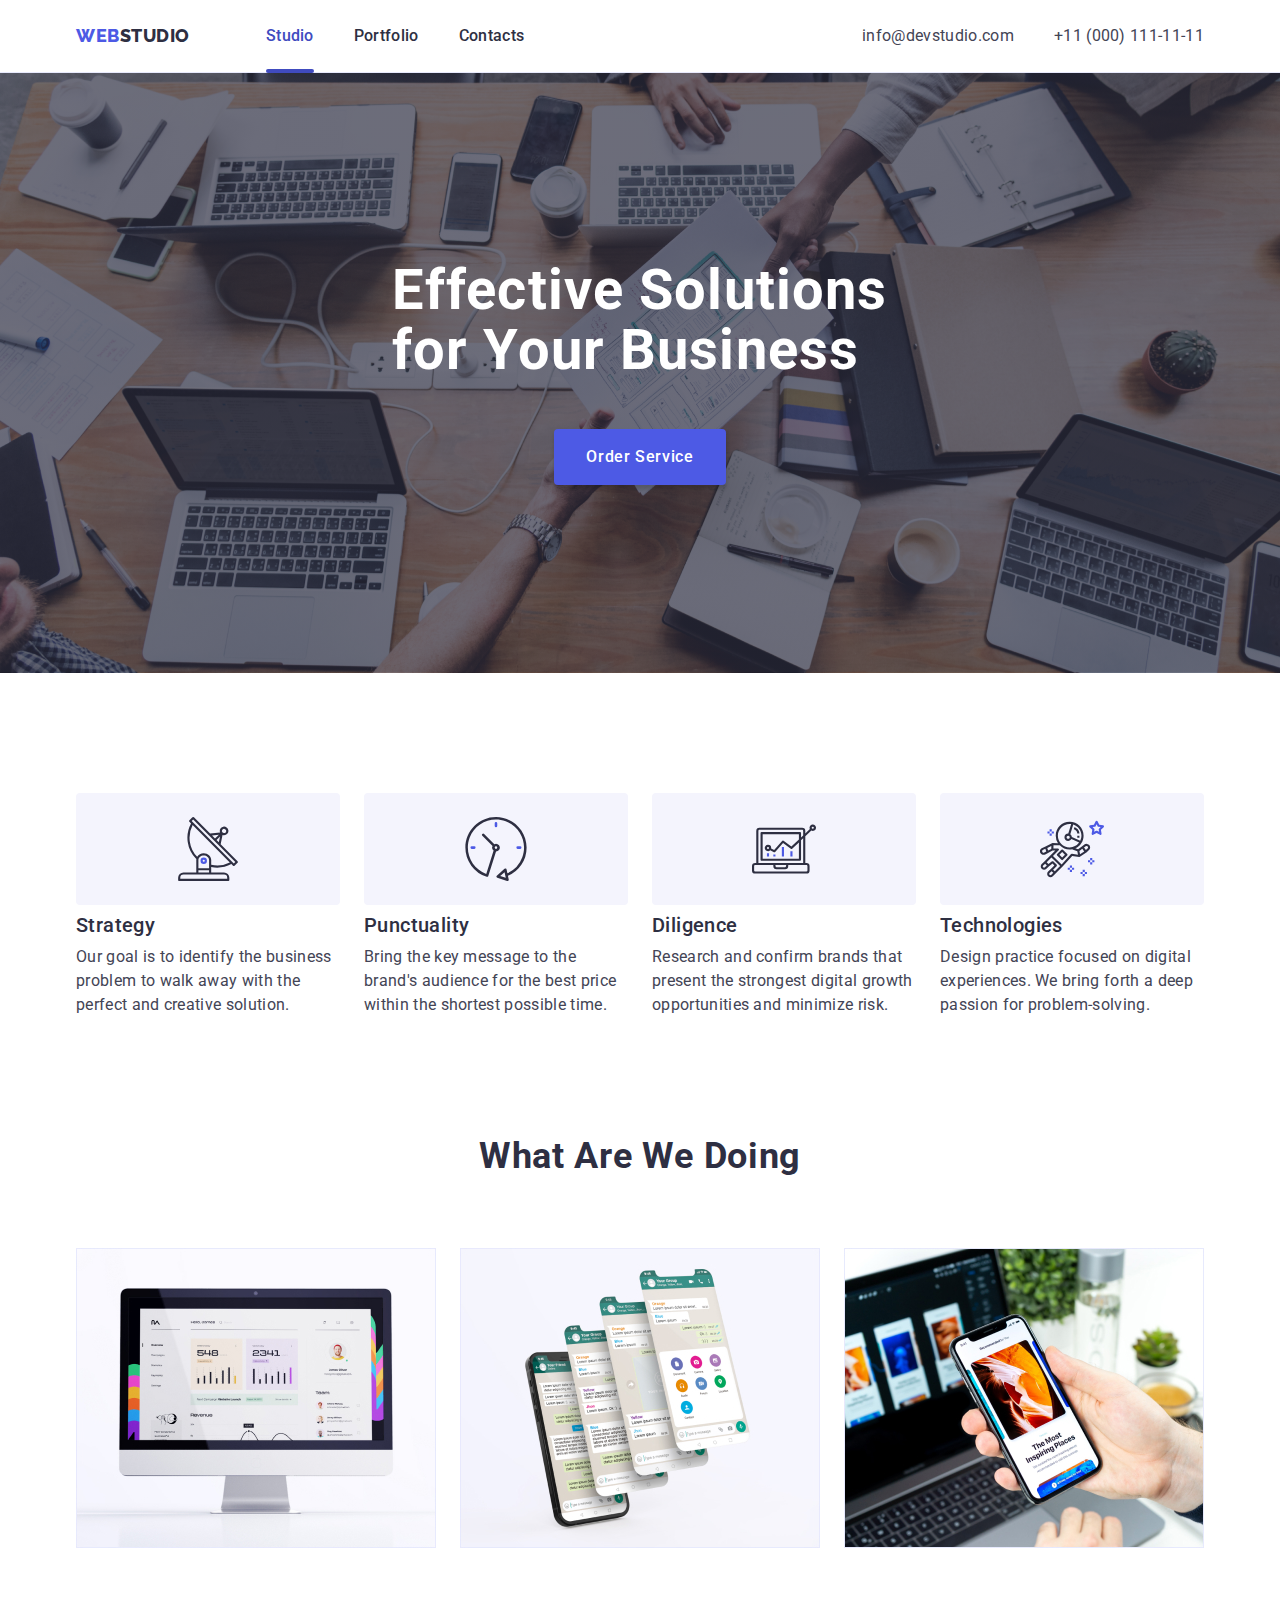
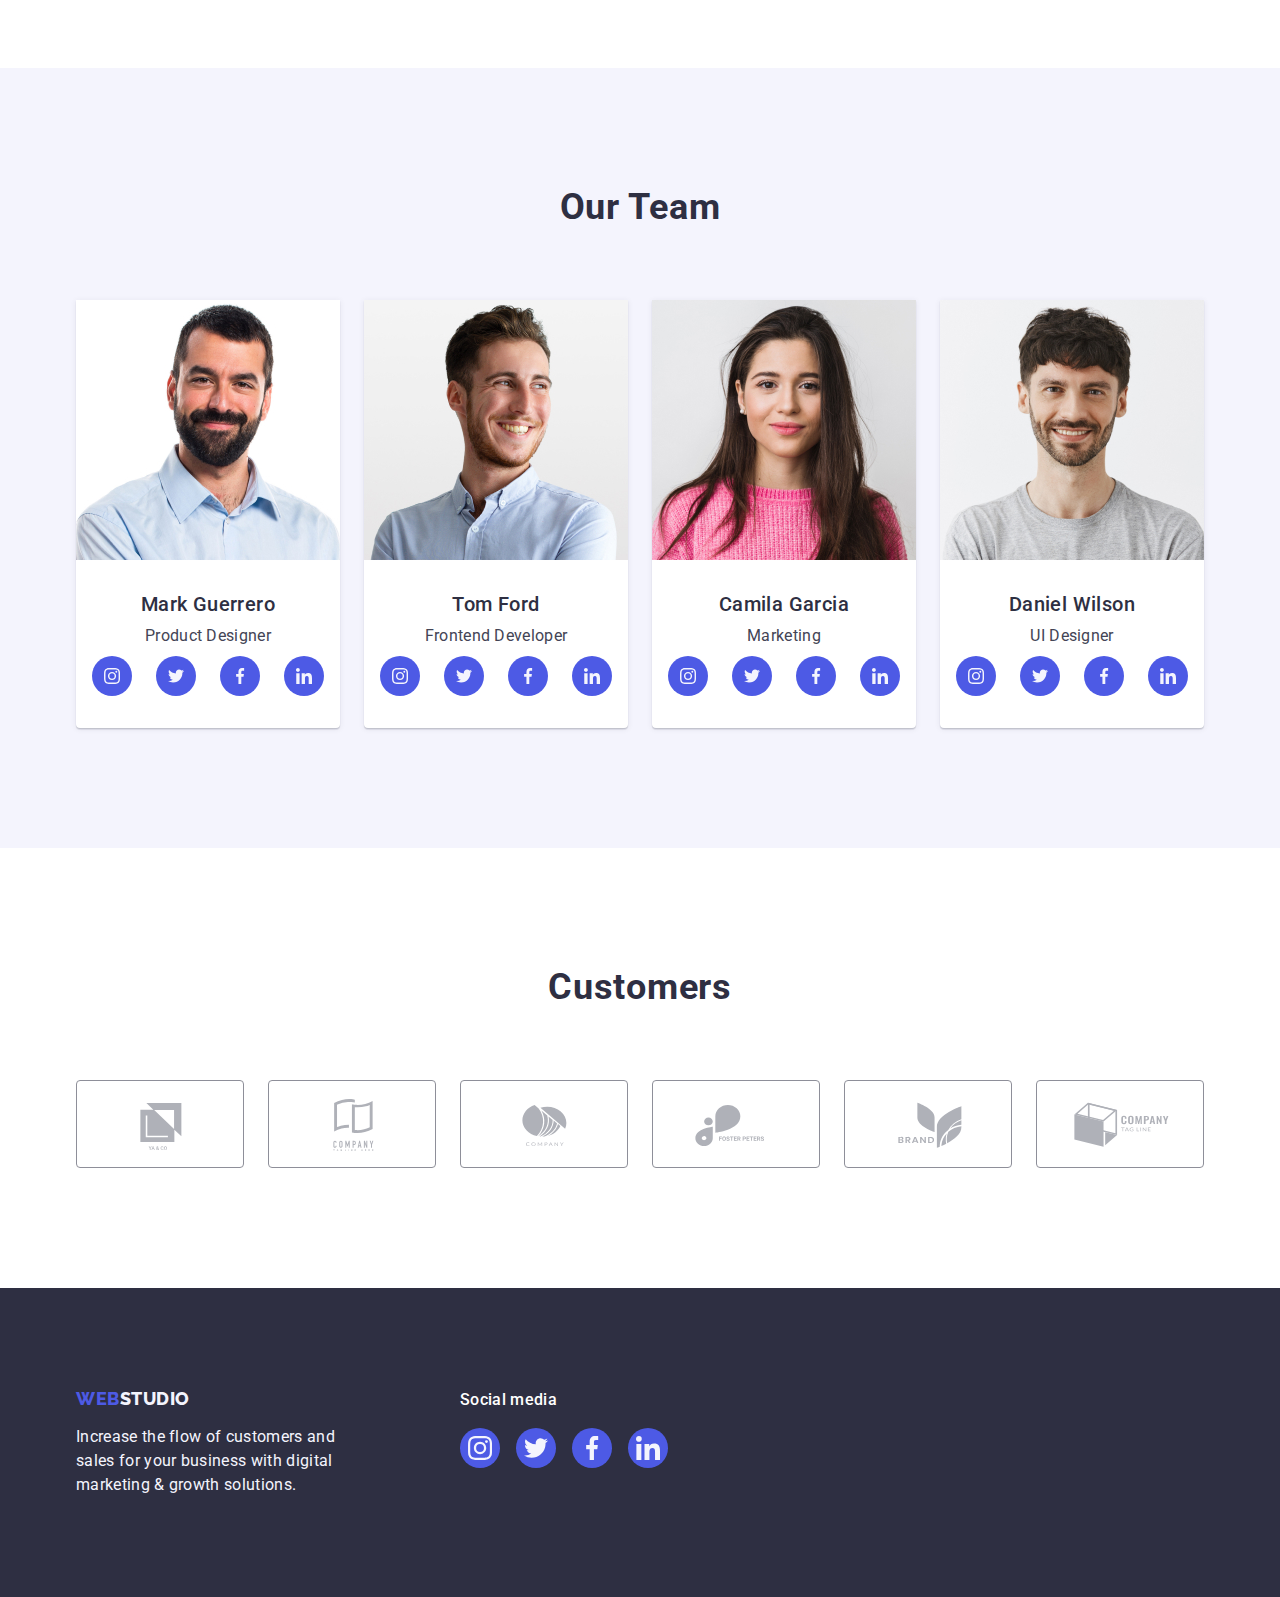
==== index.html @ b0b1a5fe "Initial commit" ====
<!DOCTYPE html>
<html lang="en">
  <head>
    <meta charset="UTF-8" />
    <meta http-equiv="X-UA-Compatible" content="IE=edge" />
    <meta name="viewport" content="width=device-width, initial-scale=1.0" />
    <link rel="preconnect" href="https://fonts.googleapis.com" />
    <link rel="preconnect" href="https://fonts.gstatic.com" crossorigin />
    <link
      href="https://fonts.googleapis.com/css2?family=Raleway:wght@800&family=Roboto:wght@400;500;700;900&display=swap"
      rel="stylesheet"
    />
    <link
      rel="stylesheet"
      href="https://cdnjs.cloudflare.com/ajax/libs/modern-normalize/1.1.0/modern-normalize.min.css"
    />
    <link rel="stylesheet" href="./css/styles.css" />
    <title>WebStudio</title>
  </head>
  <body>
    <!-- Шапка макету -->
    <header class="page-header">
      <div class="main-nav container">
        <nav class="page-nav">
          <a href="./index.html" class="logo-page logo link"
            >Web<span class="logo-text-header">Studio</span></a
          >
          <ul class="site-nav list">
            <li class="nav-item">
              <a href="./index.html" class="nav-link current link">Studio</a>
            </li>
            <li class="nav-item">
              <a href="./portfolio.html" class="nav-link link">Portfolio</a>
            </li>
            <li class="nav-item">
              <a href="" class="nav-link link">Contacts</a>
            </li>
          </ul>
        </nav>
        <!-- Контакти -->
        <address class="tel-email">
          <ul class="tel-email-contacs list">
            <li class="item">
              <a href="mailto:info@devstudio.com" class="tel-email-link link"
                >info@devstudio.com</a
              >
            </li>
            <li class="item">
              <a href="tel:+110001111111" class="tel-email-link link"
                >+11 (000) 111-11-11</a
              >
            </li>
          </ul>
        </address>
      </div>
    </header>
    <main>
      <!-- Секція Герой -->
      <section class="hero">
        <div class="container">
          <h1 class="hero-title">Effective Solutions for Your Business</h1>
          <button type="button" class="button hero-btn" data-modal-open>
            Order Service
          </button>
        </div>
      </section>

      <!-- Секція 1 -->
      <section class="section">
        <div class="container">
          <h2 class="visually-hidden">advantages Webstudio</h2>
          <ul class="advantages list">
            <li class="adv-item">
              <div class="adv-icon">
                <svg width="64" height="64">
                  <use href="./images/icon.svg#icon-antenna-1"></use>
                </svg>
              </div>
              <h3 class="title">Strategy</h3>
              <p class="section-advantages-text">
                Our goal is to identify the business problem to walk away with
                the perfect and creative solution.
              </p>
            </li>
            <li class="adv-item">
              <div class="adv-icon">
                <svg width="64" height="64">
                  <use href="./images/icon.svg#icon-clock-1"></use>
                </svg>
              </div>
              <h3 class="title">Punctuality</h3>
              <p class="section-advantages-text">
                Bring the key message to the brand's audience for the best price
                within the shortest possible time.
              </p>
            </li>
            <li class="adv-item">
              <div class="adv-icon">
                <svg width="64" height="64">
                  <use href="./images/icon.svg#icon-diagram-1"></use>
                </svg>
              </div>
              <h3 class="title">Diligence</h3>
              <p class="section-advantages-text">
                Research and confirm brands that present the strongest digital
                growth opportunities and minimize risk.
              </p>
            </li>
            <li class="adv-item">
              <div class="adv-icon">
                <svg width="64" height="64">
                  <use href="./images/icon.svg#icon-astronaut-1"></use>
                </svg>
              </div>
              <h3 class="title">Technologies</h3>
              <p class="section-advantages-text">
                Design practice focused on digital experiences. We bring forth a
                deep passion for problem-solving.
              </p>
            </li>
          </ul>
        </div>
      </section>
      <!-- Секція 2 -->
      <section class="section-doing">
        <div class="container">
          <h2 class="section-title">What are we doing</h2>
          <ul class="our-works list">
            <li class="item">
              <img
                src="./images/mono.jpg"
                alt="monobblok"
                width="360"
                height="300"
              />
            </li>
            <li class="item">
              <img
                src="./images/smart.jpg"
                alt="smartphone"
                width="360"
                height="300"
              />
            </li>
            <li class="item">
              <img
                src="./images/smartnout.jpg"
                alt="smartphone in hands, laptop on the table"
                width="360"
                height="300"
              />
            </li>
          </ul>
        </div>
      </section>
      <!-- Секція 3 -->
      <section class="section-team">
        <div class="container">
          <h2 class="section-team-title">Our Team</h2>
          <ul class="sections-team list">
            <li class="section-team-card item">
              <img
                src="./images/mark.jpg"
                alt="photo mark guerrero"
                width="264"
                height="260"
              />
              <div class="card-team">
                <h3 class="section-team-title-empl">Mark Guerrero</h3>
                <p class="section-team-text">Product Designer</p>
                <ul class="social-list list">
                  <li class="social-list-item">
                    <a href="" class="social-list-link">
                      <svg class="social-list-icon" width="16" height="16">
                        <use
                          href="./images/icon.svg#icon-instagram-2"
                        ></use></svg
                    ></a>
                  </li>
                  <li class="social-list-item">
                    <a href="" class="social-list-link">
                      <svg class="social-list-icon" width="16" height="16">
                        <use href="./images/icon.svg#icon-twitter-1"></use></svg
                    ></a>
                  </li>
                  <li class="social-list-item">
                    <a href="" class="social-list-link">
                      <svg class="social-list-icon" width="16" height="16">
                        <use
                          href="./images/icon.svg#icon-facebook-1"
                        ></use></svg
                    ></a>
                  </li>
                  <li class="social-list-item">
                    <a href="" class="social-list-link">
                      <svg class="social-list-icon" width="16" height="16">
                        <use
                          href="./images/icon.svg#icon-linkedin-1"
                        ></use></svg
                    ></a>
                  </li>
                </ul>
              </div>
            </li>

            <li class="section-team-card item">
              <img
                src="./images/tom.jpg"
                alt="photo tom ford"
                width="264"
                height="260"
              />
              <div class="card-team">
                <h3 class="section-team-title-empl">Tom Ford</h3>
                <p class="section-team-text">Frontend Developer</p>
                <ul class="social-list list">
                  <li class="social-list-item">
                    <a href="" class="social-list-link">
                      <svg class="social-list-icon" width="16" height="16">
                        <use
                          href="./images/icon.svg#icon-instagram-2"
                        ></use></svg
                    ></a>
                  </li>
                  <li class="social-list-item">
                    <a href="" class="social-list-link">
                      <svg class="social-list-icon" width="16" height="16">
                        <use href="./images/icon.svg#icon-twitter-1"></use></svg
                    ></a>
                  </li>
                  <li class="social-list-item">
                    <a href="" class="social-list-link">
                      <svg class="social-list-icon" width="16" height="16">
                        <use
                          href="./images/icon.svg#icon-facebook-1"
                        ></use></svg
                    ></a>
                  </li>
                  <li class="social-list-item">
                    <a href="" class="social-list-link">
                      <svg class="social-list-icon" width="16" height="16">
                        <use
                          href="./images/icon.svg#icon-linkedin-1"
                        ></use></svg
                    ></a>
                  </li>
                </ul>
              </div>
            </li>
            <li class="section-team-card item">
              <img
                src="./images/camila.jpg"
                alt="photo camila garcia"
                width="264"
                height="260"
              />
              <div class="card-team">
                <h3 class="section-team-title-empl">Camila Garcia</h3>
                <p class="section-team-text">Marketing</p>
                <ul class="social-list list">
                  <li class="social-list-item">
                    <a href="" class="social-list-link">
                      <svg class="social-list-icon" width="16" height="16">
                        <use
                          href="./images/icon.svg#icon-instagram-2"
                        ></use></svg
                    ></a>
                  </li>
                  <li class="social-list-item">
                    <a href="" class="social-list-link">
                      <svg class="social-list-icon" width="16" height="16">
                        <use href="./images/icon.svg#icon-twitter-1"></use></svg
                    ></a>
                  </li>
                  <li class="social-list-item">
                    <a href="" class="social-list-link">
                      <svg class="social-list-icon" width="16" height="16">
                        <use
                          href="./images/icon.svg#icon-facebook-1"
                        ></use></svg
                    ></a>
                  </li>
                  <li class="social-list-item">
                    <a href="" class="social-list-link">
                      <svg class="social-list-icon" width="16" height="16">
                        <use
                          href="./images/icon.svg#icon-linkedin-1"
                        ></use></svg
                    ></a>
                  </li>
                </ul>
              </div>
            </li>
            <li class="section-team-card item">
              <img
                src="./images/daniel.jpg"
                alt="photo daniel wilson"
                width="264"
                height="260"
              />
              <div class="card-team">
                <h3 class="section-team-title-empl">Daniel Wilson</h3>
                <p class="section-team-text">UI Designer</p>
                <ul class="social-list list">
                  <li class="social-list-item">
                    <a href="" class="social-list-link">
                      <svg class="social-list-icon" width="16" height="16">
                        <use
                          href="./images/icon.svg#icon-instagram-2"
                        ></use></svg
                    ></a>
                  </li>
                  <li class="social-list-item">
                    <a href="" class="social-list-link">
                      <svg class="social-list-icon" width="16" height="16">
                        <use href="./images/icon.svg#icon-twitter-1"></use></svg
                    ></a>
                  </li>
                  <li class="social-list-item">
                    <a href="" class="social-list-link">
                      <svg class="social-list-icon" width="16" height="16">
                        <use
                          href="./images/icon.svg#icon-facebook-1"
                        ></use></svg
                    ></a>
                  </li>
                  <li class="social-list-item">
                    <a href="" class="social-list-link">
                      <svg class="social-list-icon" width="16" height="16">
                        <use
                          href="./images/icon.svg#icon-linkedin-1"
                        ></use></svg
                    ></a>
                  </li>
                </ul>
              </div>
            </li>
          </ul>
        </div>
      </section>

      <!-- Секція 4 -->
      <section class="section">
        <div class="container">
          <h2 class="section-customers-title">Customers</h2>
          <ul class="customers-list list">
            <li class="customers-list-item">
              <a href="" class="customers-list-link">
                <svg class="customers-icon" width="104" height="56">
                  <use href="./images/icon.svg#icon-Logo-YaCo"></use></svg
              ></a>
            </li>
            <li class="customers-list-item">
              <a href="" class="customers-list-link">
                <svg class="customers-icon" width="104" height="56">
                  <use href="./images/icon.svg#icon-Logo-Tagline"></use></svg
              ></a>
            </li>
            <li class="customers-list-item">
              <a href="" class="customers-list-link">
                <svg class="customers-icon" width="104" height="56">
                  <use href="./images/icon.svg#icon-Logo-Company"></use></svg
              ></a>
            </li>
            <li class="customers-list-item">
              <a href="" class="customers-list-link">
                <svg class="customers-icon" width="104" height="56">
                  <use href="./images/icon.svg#icon-Logo-Foster"></use></svg
              ></a>
            </li>

            <li class="customers-list-item">
              <a href="" class="customers-list-link">
                <svg class="customers-icon" width="104" height="56">
                  <use href="./images/icon.svg#icon-Logo-Brand"></use></svg
              ></a>
            </li>
            <li class="customers-list-item">
              <a href="" class="customers-list-link">
                <svg class="customers-icon" width="104" height="56">
                  <use href="./images/icon.svg#icon-Logo-Tag-Line"></use></svg
              ></a>
            </li>
          </ul>
        </div>
      </section>
    </main>

    <!-- Футер -->
    <footer class="footer">
      <div class="footer-container container">
        <div class="footer-one-part">
          <a href="./index.html" class="footer-logo logo link"
            >Web<span class="logo-text-footer">Studio</span></a
          >
          <p class="footer-text">
            Increase the flow of customers and sales for your business with
            digital marketing & growth solutions.
          </p>
        </div>
        <div class="footer-two-part">
          <p class="footer-social-title">Social media</p>
          <ul class="footer-social-list list">
            <li class="social-list-item">
              <a href="" class="footer-social-list-link">
                <svg class="social-list-icon" width="24" height="24">
                  <use href="./images/icon.svg#icon-instagram-2"></use></svg
              ></a>
            </li>
            <li class="social-list-item">
              <a href="" class="footer-social-list-link">
                <svg class="social-list-icon" width="24" height="24">
                  <use href="./images/icon.svg#icon-twitter-1"></use></svg
              ></a>
            </li>
            <li class="social-list-item">
              <a href="" class="footer-social-list-link">
                <svg class="social-list-icon" width="24" height="24">
                  <use href="./images/icon.svg#icon-facebook-1"></use></svg
              ></a>
            </li>
            <li class="social-list-item">
              <a href="" class="footer-social-list-link">
                <svg class="social-list-icon" width="24" height="24">
                  <use href="./images/icon.svg#icon-linkedin-1"></use></svg
              ></a>
            </li>
          </ul>
        </div>
      </div>
    </footer>

    <!-- Модальне вікно -->

    <div class="backdrop is-hidden" data-modal>
      <div class="modal">
        <button type="button" class="button modal-close" data-modal-close>
          <svg class="icon-close-modal" width="8" height="8">
            <use href="./images/icon.svg#icon-close-modal"></use>
          </svg>
        </button>
      </div>
    </div>
    <script src="./js/modal.js"></script>
  </body>
</html>
---- css/styles.css ----
html {
  box-sizing: border-box;
}

*,
*::before,
*::after {
  box-sizing: inherit;
}

:root {
  --primary-brand-color: #4d5ae5;
  --pressed-state-color: #404bbf;
  --title-text-color: #2e2f42;
  --body-text-color: #434455;
  --accent-color: #e7e9fc;
  --background-section-color: #f4f4fd;
  --background-dark-color: #2e2f42;
  --background-white-color: #ffffff;
  --subtle-text: #8e8f99;
  --link-icon-color: #afb1b8;
  --secondary-link-icon-color: #31d0aa;
  --backround-color-modal: #fcfcfc;
  --transition-duration-and-func: 250ms cubic-bezier(0.4, 0, 0.2, 1) 0ms;
}

body {
  background-color: var(--background-white-color);
  color: var(--body-text-color);
  font-family: 'Roboto', sans-serif;
}

img {
  display: block;
  max-width: 100%;
}
h1,
h2,
h3,
h4,
h5,
h6,
p {
  margin: 0;
}
/* Скидання значень */
.list {
  list-style: none;
  padding: 0;
  margin: 0;
}

.link {
  text-decoration: none;
}

/* Контейнер */
.container {
  width: 1158px;
  padding-left: 15px;
  padding-right: 15px;
  margin-left: auto;
  margin-right: auto;
}

/* Шапка */
/*=============================================
=            Section comment block            =
=============================================*/

.page-header {
  border-bottom: 1px solid var(--accent-color);
  box-shadow: 0px 2px 1px rgba(46, 47, 66, 0.08),
    0px 1px 1px rgba(46, 47, 66, 0.16), 0px 1px 6px rgba(46, 47, 66, 0.08);
}

/* Логотип */
.logo {
  color: var(--title-text-color);
  font-family: 'Raleway', sans-serif;
  font-weight: 800;
  font-size: 18px;
  line-height: 1.17;
  letter-spacing: 0.03em;
  text-transform: uppercase;
  color: #4d5ae5;
}
.logo-text-header {
  color: var(--title-text-color);
}
.logo-page {
  margin-right: 76px;
}

/* Навігація */
.main-nav,
.page-nav,
.main-filters {
  display: flex;
  align-items: center;
  margin-right: auto;
}

.site-nav {
  display: flex;
  gap: 40px;
}
.tel-email-contacs {
  display: flex;
  gap: 40px;
}

.nav-link {
  position: relative;
  display: block;
  padding: 24px 0;
  color: var(--title-text-color);
  font-weight: 500;
  font-size: 16px;
  line-height: 1.5;
  letter-spacing: 0.02em;
  transition: color var(--transition-duration-and-func);
}
.nav-link.current.link::after {
  content: '';
  position: absolute;
  left: 0;
  bottom: -1px;
  display: block;
  transform: translate(0, 0);
  width: 100%;
  height: 4px;
  border-radius: 2px;
  background-color: var(--pressed-state-color);
}

.nav-item > .nav-link.current.link {
  color: var(--pressed-state-color);
}

.nav-link:hover,
.nav-link:focus {
  color: var(--pressed-state-color);
}
/* Контакти */

.tel-email-link {
  display: block;
  padding-top: 24px;
  padding-bottom: 24px;
  font-style: normal;
  font-size: 16px;
  line-height: 1.5;
  letter-spacing: 0.02em;
  color: var(--body-text-color);
  transition: color var(--transition-duration-and-func);
}

.tel-email-link:hover,
.tel-email-link:focus {
  color: var(--pressed-state-color);
}

/* Секція герой */

/*=============================================
=            Section comment block            =
=============================================*/
.hero {
  max-width: 1440px;
  padding-top: 188px;
  padding-bottom: 188px;
  margin: 0 auto;
  background-size: cover;
  background-repeat: no-repeat;
  background-position: center;
  background-color: var(--background-dark-color);
  background-image: linear-gradient(
      rgba(46, 47, 66, 0.7),
      rgba(46, 47, 66, 0.7)
    ),
    url(../images/gero-images/people-office.jpg);
}
.hero-title {
  margin-top: 0;
  margin-right: auto;
  margin-left: auto;
  margin-bottom: 48px;

  color: var(--background-white-color);
  font-weight: 700;
  font-size: 56px;
  max-width: 496px;
  line-height: 1.07;
  letter-spacing: 0.02em;
}

/* Кнопки */
.button {
  display: block;
  border-radius: 4px;
  padding: 16px 32px;
  text-align: center;

  background-color: var(--primary-brand-color);
  color: var(--background-white-color);
  font-family: inherit;
  font-weight: 500;
  font-size: 16px;
  line-height: 1.5;
  letter-spacing: 0.04em;
  cursor: pointer;
  transition: background-color var(--transition-duration-and-func);
}

.button.hero-btn {
  border: none;
  margin: 0 auto;
  box-shadow: 0px 4px 4px rgba(0, 0, 0, 0.15);
}
.button.hero-btn:hover,
.button.hero-btn:focus {
  background-color: var(--pressed-state-color);
}

/*=====  End of Section comment block  ======*/

/*=============================================
=            Section comment block            =
=============================================*/
/* Секція 1 */
.section-title,
.section-team-title,
.section-customers-title {
  margin-top: 0;
  margin-bottom: 72px;
  color: var(--title-text-color);
  font-weight: 700;
  font-size: 36px;
  line-height: 1.1;
  text-align: center;
  letter-spacing: 0.02em;
  text-transform: capitalize;
}
.adv-icon {
  display: flex;
  align-items: center;
  justify-content: center;
  height: 112px;
  background-color: var(--background-section-color);
  margin-bottom: 8px;
  border-radius: 4px;
}

.advantages {
  display: flex;
  gap: 24px;
}
.section {
  padding: 120px 0;
}
.visually-hidden {
  position: absolute;
  width: 1px;
  height: 1px;
  margin: -1px;
  border: 0;
  padding: 0;

  white-space: nowrap;
  clip-path: inset(100%);
  clip: rect(0 0 0 0);
  overflow: hidden;
}

.adv-item {
  width: 264px;
}

.advantages .title,
.services-title,
.section-team-title-empl {
  margin-top: 0;
  margin-bottom: 8px;
  color: var(--title-text-color);
  font-weight: 500;
  font-size: 20px;
  line-height: 1.2;
  letter-spacing: 0.02em;
}

.section-advantages-text,
.section-team-text,
.services-text,
.footer-text {
  margin-top: 0;
  margin-bottom: 0;
  font-size: 16px;
  line-height: 1.5;
  letter-spacing: 0.02em;
}

.services-text {
  color: var(--body-text-color);
}
/*=====  End of Section comment block  ======*/

/*=============================================
=            Section comment block            =
=============================================*/

/* Секція 2 */
.section-doing {
  padding-bottom: 120px;
}
.our-works,
.sections-team {
  display: flex;
  gap: 24px;
}
/*=====  End of Section comment block  ======*/

/*=============================================
=            Section comment block            =
=============================================*/

/* Секція 3 */
.section-team {
  padding-top: 120px;
  padding-bottom: 120px;
  background-color: var(--background-section-color);
}
.section-team-card {
  background: var(--background-white-color);
  border-radius: 0px 0px 4px 4px;
  box-shadow: 0px 1px 6px rgba(46, 47, 66, 0.08),
    0px 1px 1px rgba(46, 47, 66, 0.16), 0px 2px 1px rgba(46, 47, 66, 0.08);

  background-color: var(--background-white-color);
}
.card-team {
  padding: 32px 0;

  text-align: center;
  border-radius: 0px 0px 4px 4px;
}
.section-team-text {
  margin-bottom: 8px;
}
.social-list {
  display: flex;
  justify-content: center;
  gap: 24px;
}
.social-list-icon {
  display: block;
  fill: var(--background-section-color);
}

.social-list-link,
.footer-social-list-link {
  display: flex;
  width: 100%;
  height: 100%;
  justify-content: center;
  align-items: center;
  margin: 0;
  width: 40px;
  height: 40px;
  border-radius: 50%;
  background-color: var(--primary-brand-color);
  transition: background-color var(--transition-duration-and-func);
}
.social-list-link:hover,
.social-list-link:focus {
  background-color: var(--pressed-state-color);
}

/*=====  End of Section comment block  ======*/

/*=============================================
=            Section comment block            =
=============================================*/

/* Секція 4 */
.customers-list-link {
  display: flex;
  width: 168px;
  height: 88px;
  align-items: center;
  justify-content: center;
  border: 1px solid var(--subtle-text);
  border-radius: 4px;
  color: var(--link-icon-color);
  transition: color var(--transition-duration-and-func),
    border-color var(--transition-duration-and-func);
}
.customers-list-link:hover,
.customers-list-link:focus {
  border-color: var(--pressed-state-color);
  color: var(--pressed-state-color);
}
.customers-icon {
  fill: currentColor;
}
.customers-list {
  display: flex;
  justify-content: center;
  gap: 24px;
}
/*=====  End of Section comment block  ======*/
/*=============================================
=           Footer           =
=============================================*/

.footer {
  padding-top: 100px;
  padding-bottom: 100px;

  background-color: var(--background-dark-color);
  color: var(--background-section-color);
}
.footer-container {
  display: flex;
  align-items: baseline;
  gap: 120px;
}
.social-list-item {
  width: 40px;
  height: 40px;
}

.footer-social-list-link:hover,
.footer-social-list-link:focus {
  background-color: var(--secondary-link-icon-color);
}
.footer-logo {
  display: inline-block;
  margin-bottom: 16px;
}
.logo-text-footer {
  color: var(--background-section-color);
}
.footer-text {
  width: 264px;
}
.footer-social-list {
  display: flex;
  justify-content: center;
  gap: 16px;
}
.footer-social-title {
  font-weight: 500;
  font-size: 16px;
  line-height: 1.5;

  letter-spacing: 0.02em;

  color: var(--background-white-color);
  margin-bottom: 16px;
}

/*=====  End footer  ======*/

/* Портфоліо */
.section-portfolio {
  padding: 96px 0 120px 0;
}

/* Кнопки портфоліо */
.main-filters {
  justify-content: center;
  gap: 24px;
  margin-bottom: 72px;
}
.button.filters {
  padding: 12px 24px;
  border: 1px solid var(--accent-color);

  min-width: 69px;

  background-color: var(--background-section-color);
  color: var(--primary-brand-color);
  transition: background-color var(--transition-duration-and-func),
    color var(--transition-duration-and-func),
    border var(--transition-duration-and-func),
    box-shadow var(--transition-duration-and-func);
}

.button.filters:hover,
.button.filters:focus {
  background-color: var(--pressed-state-color);
  color: var(--background-white-color);
  border: 1px solid transparent;
  box-shadow: 0px 3px 1px rgba(0, 0, 0, 0.1), 0px 2px 1px rgba(0, 0, 0, 0.08),
    0px 2px 2px rgba(0, 0, 0, 0.12);
}
.services {
  display: flex;
  flex-wrap: wrap;
  gap: 48px 24px;
}
.services-list {
  width: 360px;
}
.services-link {
  display: block;

  transition: box-shadow var(--transition-duration-and-func);
}
.services-link:hover,
.services-link:focus {
  box-shadow: 0px 1px 6px rgba(46, 47, 66, 0.08),
    0px 1px 1px rgba(46, 47, 66, 0.16), 0px 2px 1px rgba(46, 47, 66, 0.08);
}

.card-content {
  padding: 32px 16px;
  border-left: 1px solid var(--accent-color);
  border-right: 1px solid var(--accent-color);
  border-bottom: 1px solid var(--accent-color);
}
.card-services-title {
  margin-top: 0;
  margin-bottom: 8px;
  color: var(--title-text-color);
  font-weight: 500;
  font-size: 20px;
  line-height: 1.2;
  letter-spacing: 0.02em;
}
.services-image-overlay {
  position: relative;
  overflow: hidden;
}
.overlay {
  position: absolute;
  left: 0;
  top: 0;
  width: 100%;
  height: 100%;
  font-size: 16px;
  line-height: 1.5;
  letter-spacing: 0.02em;
  padding-top: 40px;
  padding-left: 32px;
  padding-right: 32px;
  padding-bottom: 164px;
  background-color: var(--primary-brand-color);
  color: var(--background-section-color);
  overflow: auto;
  transform: translate(0, 100%);
  transition: transform var(--transition-duration-and-func);
}
.services-link:hover .overlay,
.services-link:focus .overlay {
  transform: translate(0, 0);
}
/*=============================================
=            Modal windows          =
=============================================*/
.backdrop {
  position: fixed;
  z-index: 100;
  top: 0;
  left: 0;
  width: 100%;
  height: 100%;
  background-color: rgba(46, 47, 66, 0.4);
  transition: opacity var(--transition-duration-and-func),
    visibility var(--transition-duration-and-func);
}
.backdrop.is-hidden {
  opacity: 0;
  visibility: hidden;
  pointer-events: none;
}
.backdrop.is-hidden .modal {
  transform: translate(-50%, -50%) scale(0);
}
.modal {
  position: absolute;
  width: 408px;
  height: 576px;
  top: 50%;
  left: 50%;
  transform: translate(-50%, -50%) scale(1);
  background-color: var(--backround-color-modal);
  box-shadow: 0px 1px 1px rgba(0, 0, 0, 0.14), 0px 1px 3px rgba(0, 0, 0, 0.12),
    0px 2px 1px rgba(0, 0, 0, 0.2);
  border-radius: 4px;
  transition: var(--transition-duration-and-func);
}
.modal-close {
  position: absolute;
  top: 24px;
  right: 24px;
  display: flex;
  justify-content: center;
  align-items: center;
  width: 24px;
  height: 24px;
  border-radius: 50%;
  background-color: var(--accent-color);
  border: 1px solid rgba(0, 0, 0, 0.1);
  padding: 0;
}
.modal-close:hover,
.modal-close:focus {
  background-color: var(--pressed-state-color);
  color: var(--background-white-color);
}

.modal-close:hover .icon-close-modal,
.modal-close:focus .icon-close-modal {
  fill: var(--background-white-color);
}
.icon-close-modal {
  transition: fill var(--transition-duration-and-func);
}
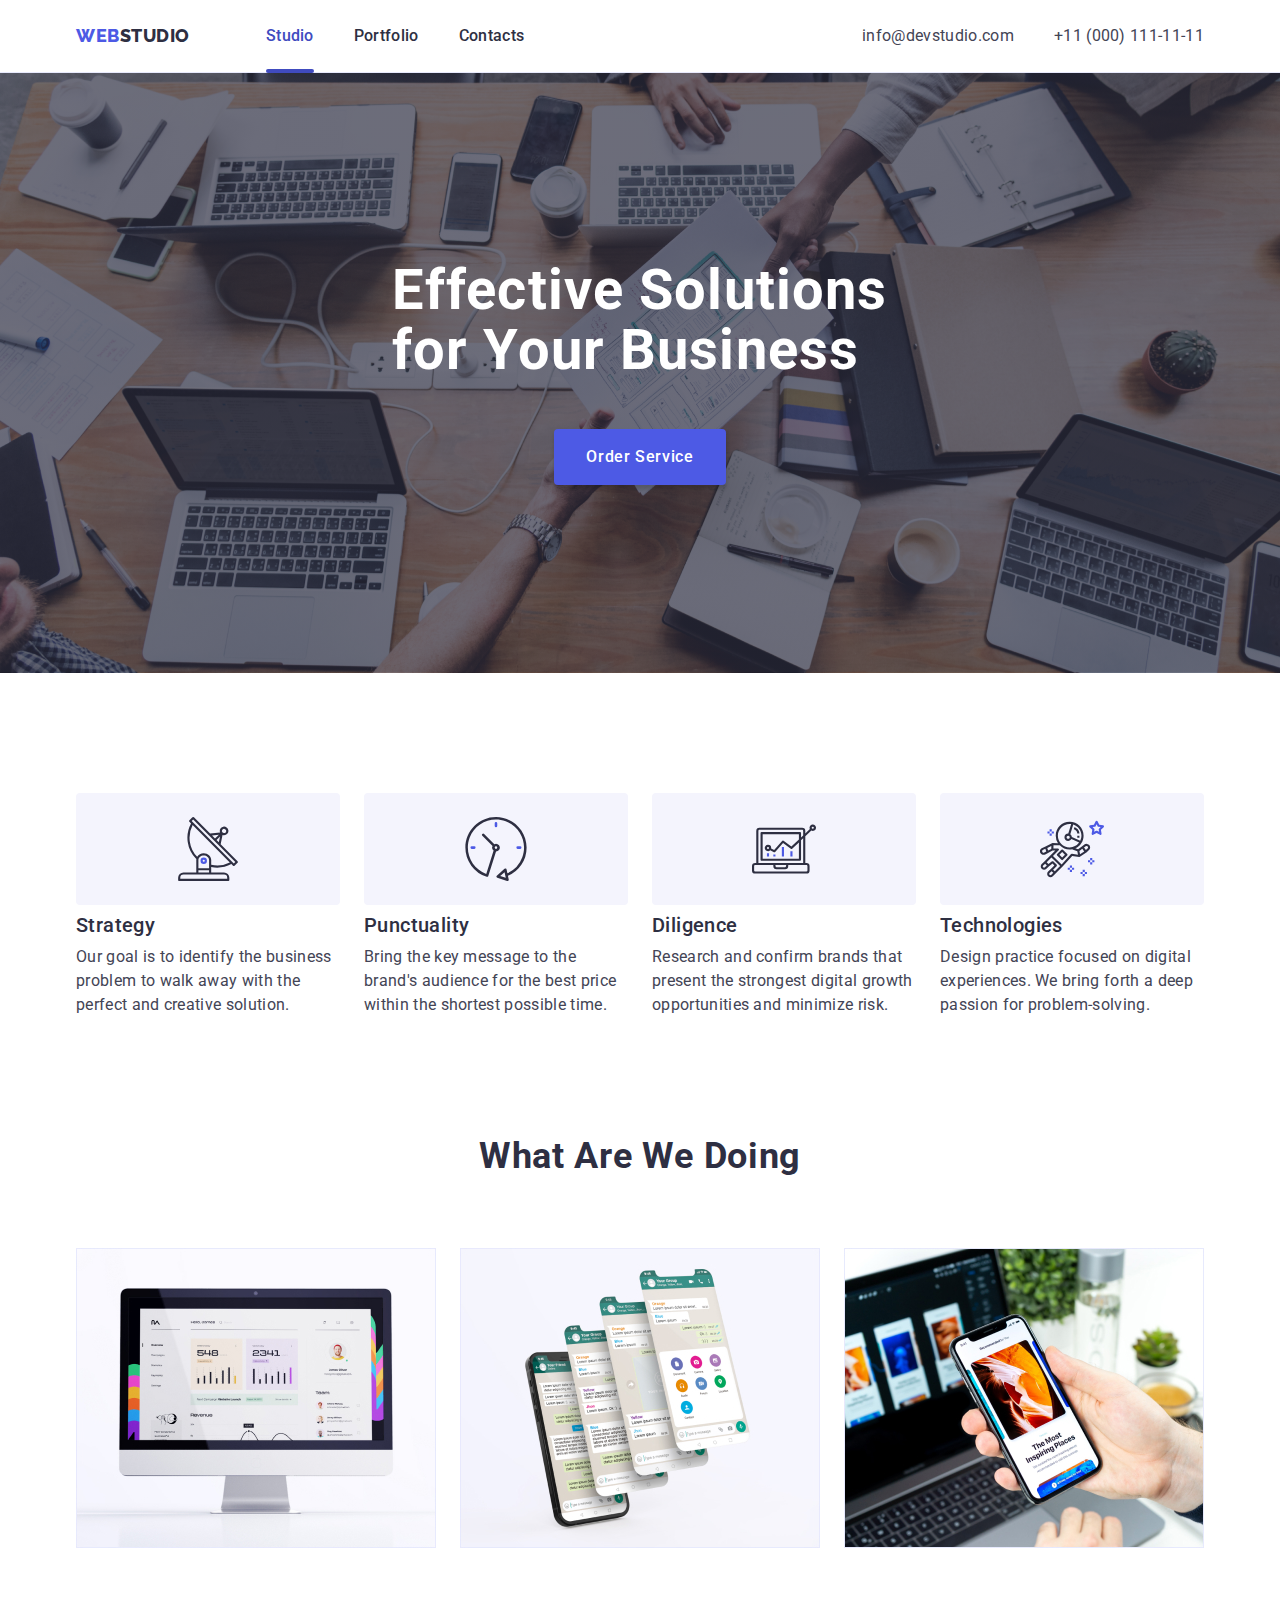
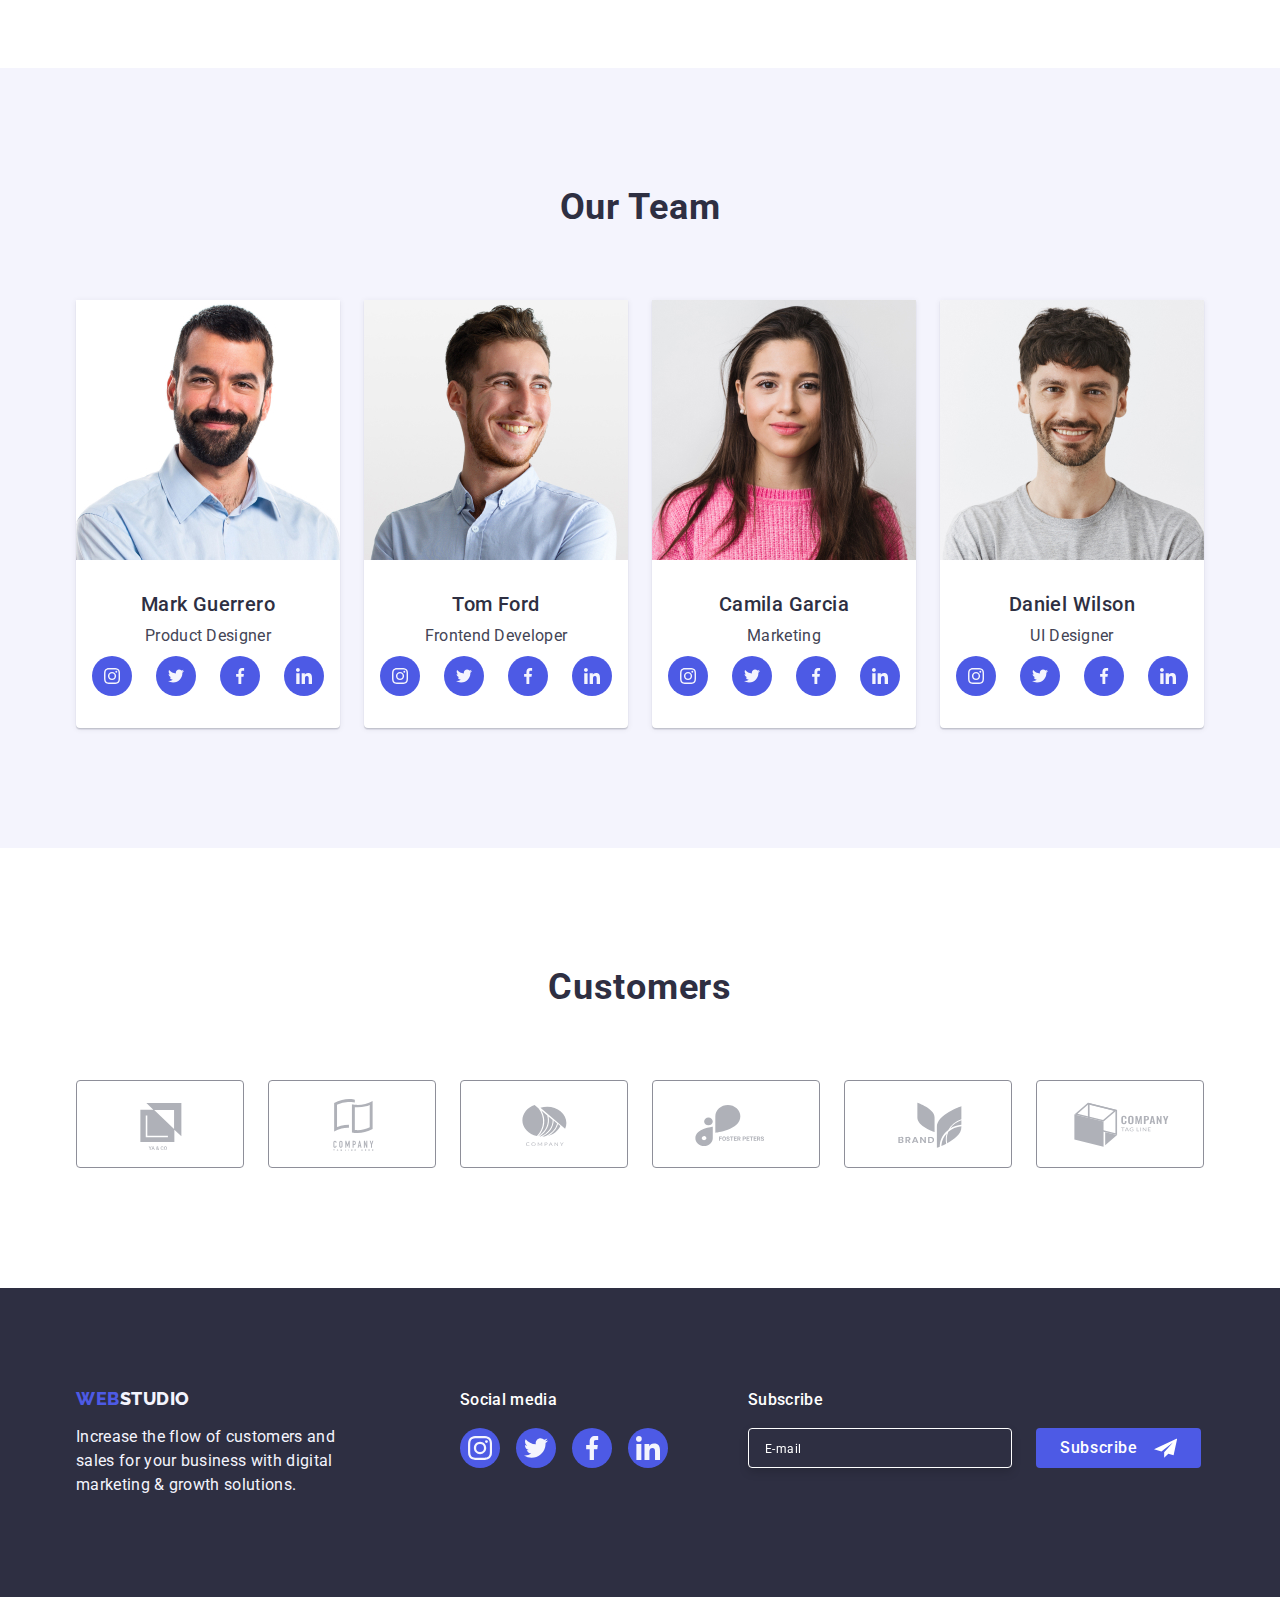
==== commit ac1484f1: "hw6" ====
--- a/index.html
+++ b/index.html
@@ -427,6 +427,22 @@
             </li>
           </ul>
         </div>
+        <form class="footer-form">
+          <p class="footer-form-text">Subscribe</p>
+          <label class="footer-form-sub">
+            <span class="footer-form-sub-wrapper">
+              <input type="email" class="footer-form-input" name="user_email"
+              placeholder="E-mail"
+            </span>
+            <button type="submit" class="footer-form-submit">
+              <span class="footer-button-text">Subscribe</span>
+
+              <svg class="icon-footer-form" width="24" height="20">
+                <use href="./images/icon.svg#icon-subscribe"></use>
+              </svg>
+            </button>
+          </label>
+        </form>
       </div>
     </footer>
 
@@ -439,8 +455,79 @@
             <use href="./images/icon.svg#icon-close-modal"></use>
           </svg>
         </button>
+
+        <form class="contact-form">
+          <p class="modal-contacs-text">
+            Leave your contacts and we will call you back
+          </p>
+          <label class="modal-form-contacs">
+            <span class="modal-form-input-desc">Name</span>
+            <span class="modal-form-input-wrapper">
+              <input
+                type="text"
+                class="contact-form-input"
+                name="user_name"
+                pattern="^[a-zA-Z]+"
+                minlength="2" />
+              <svg class="modal-form-input-icon" width="12" height="12">
+                <use href="./images/icon.svg#icon-person"></use></svg></span
+          ></label>
+
+          <label class="modal-form-contacs">
+            <span class="modal-form-input-desc">Phone</span>
+            <span class="modal-form-input-wrapper">
+              <input
+                type="tel"
+                class="contact-form-input"
+                name="user_phone"
+                pattern="[0-9]{3}[0-9]{3}[0-9]{2}[0-9]{2}"
+                title="xxx-xxx-xx-xx" />
+              <svg class="modal-form-input-icon" width="13" height="13">
+                <use href="./images/icon.svg#icon-phone"></use></svg
+            ></span>
+          </label>
+          <label class="modal-form-contacs">
+            <span class="modal-form-input-desc">Email</span>
+
+            <span class="modal-form-input-wrapper">
+              <input
+                type="email"
+                class="contact-form-input"
+                name="user_email" /><svg
+                class="modal-form-input-icon"
+                width="15"
+                height="12"
+              >
+                <use href="./images/icon.svg#icon-email"></use></svg></span
+          ></label>
+          <label class="modal-form-contacs">
+            <span class="modal-form-input-desc">Comment</span>
+            <textarea
+              name="user_comment"
+              class="modal-form-comment"
+              placeholder="Text input"
+            ></textarea>
+          </label>
+          <label class="modal-form-check-desc">
+            <input type="checkbox" class="modal-form-check visually-hidden" />
+            <span class="modal-form-fake-check">
+              <svg class="modal-form-fake-icon" width="10" height="8">
+                <use href="./images/icon.svg#icon-Vector"></use>
+              </svg>
+            </span>
+            <span class="modal-form-check-text">
+              I accept the terms and conditions of the&nbsp;<a
+                href=""
+                class="modal-form-check-link"
+                >Privacy Policy</a
+              ></span
+            >
+          </label>
+          <button type="submit" class="modal-form-submit button">Send</button>
+        </form>
       </div>
     </div>
+
     <script src="./js/modal.js"></script>
   </body>
 </html>
--- a/css/styles.css
+++ b/css/styles.css
@@ -64,9 +64,6 @@
 }
 
 /* Шапка */
-/*=============================================
-=            Section comment block            =
-=============================================*/
 
 .page-header {
   border-bottom: 1px solid var(--accent-color);
@@ -163,9 +160,6 @@
 
 /* Секція герой */
 
-/*=============================================
-=            Section comment block            =
-=============================================*/
 .hero {
   max-width: 1440px;
   padding-top: 188px;
@@ -223,11 +217,6 @@
   background-color: var(--pressed-state-color);
 }
 
-/*=====  End of Section comment block  ======*/
-
-/*=============================================
-=            Section comment block            =
-=============================================*/
 /* Секція 1 */
 .section-title,
 .section-team-title,
@@ -303,11 +292,6 @@
 .services-text {
   color: var(--body-text-color);
 }
-/*=====  End of Section comment block  ======*/
-
-/*=============================================
-=            Section comment block            =
-=============================================*/
 
 /* Секція 2 */
 .section-doing {
@@ -318,11 +302,6 @@
   display: flex;
   gap: 24px;
 }
-/*=====  End of Section comment block  ======*/
-
-/*=============================================
-=            Section comment block            =
-=============================================*/
 
 /* Секція 3 */
 .section-team {
@@ -376,12 +355,6 @@
   background-color: var(--pressed-state-color);
 }
 
-/*=====  End of Section comment block  ======*/
-
-/*=============================================
-=            Section comment block            =
-=============================================*/
-
 /* Секція 4 */
 .customers-list-link {
   display: flex;
@@ -408,10 +381,7 @@
   justify-content: center;
   gap: 24px;
 }
-/*=====  End of Section comment block  ======*/
-/*=============================================
-=           Footer           =
-=============================================*/
+/* Футер */
 
 .footer {
   padding-top: 100px;
@@ -423,7 +393,6 @@
 .footer-container {
   display: flex;
   align-items: baseline;
-  gap: 120px;
 }
 .social-list-item {
   width: 40px;
@@ -444,12 +413,19 @@
 .footer-text {
   width: 264px;
 }
+.footer-one-part {
+  margin-right: 120px;
+}
+.footer-two-part {
+  margin-right: 80px;
+}
 .footer-social-list {
   display: flex;
   justify-content: center;
   gap: 16px;
 }
-.footer-social-title {
+.footer-social-title,
+.footer-form-text {
   font-weight: 500;
   font-size: 16px;
   line-height: 1.5;
@@ -460,6 +436,65 @@
   margin-bottom: 16px;
 }
 
+/* Subscribe footer */
+
+.footer-form-input {
+  width: 264px;
+  height: 40px;
+  padding-left: 16px;
+  padding-top: 8px;
+  padding-bottom: 8px;
+  border: 1px solid #ffffff;
+  filter: drop-shadow(0px 4px 4px rgba(0, 0, 0, 0.15));
+  border-radius: 4px;
+  background-color: var(--background-dark-color);
+  color: var(--background-white-color);
+}
+.footer-form-input::placeholder {
+  font-size: 12px;
+  line-height: 2;
+
+  letter-spacing: 0.04em;
+
+  color: var(--background-white-color);
+}
+.footer-form-submit {
+  display: flex;
+  justify-content: center;
+  align-items: center;
+  width: 165px;
+  height: 40px;
+  background-color: var(--primary-brand-color);
+  border-radius: 4px;
+  cursor: pointer;
+  gap: 16px;
+  padding: 8px 24px;
+  border: none;
+  transition: background-color var(--transition-duration-and-func);
+}
+.footer-form-submit:hover,
+.footer-form-submit:focus {
+  background-color: var(--pressed-state-color);
+}
+
+.footer-button-text {
+  font-weight: 500;
+  font-size: 16px;
+  line-height: 2;
+  letter-spacing: 0.04em;
+
+  color: var(--background-white-color);
+}
+.icon-footer-form {
+  width: 24px;
+  height: 24px;
+}
+.footer-form-sub-wrapper {
+  display: flex;
+  justify-content: center;
+  align-items: center;
+  gap: 24px;
+}
 /*=====  End footer  ======*/
 
 /* Портфоліо */
@@ -584,12 +619,13 @@
   height: 576px;
   top: 50%;
   left: 50%;
+  padding: 24px 24px 24px;
+  padding-top: 72px;
   transform: translate(-50%, -50%) scale(1);
   background-color: var(--backround-color-modal);
   box-shadow: 0px 1px 1px rgba(0, 0, 0, 0.14), 0px 1px 3px rgba(0, 0, 0, 0.12),
     0px 2px 1px rgba(0, 0, 0, 0.2);
   border-radius: 4px;
-  transition: var(--transition-duration-and-func);
 }
 .modal-close {
   position: absolute;
@@ -604,6 +640,8 @@
   background-color: var(--accent-color);
   border: 1px solid rgba(0, 0, 0, 0.1);
   padding: 0;
+  transition: background-color var(--transition-duration-and-func),
+    color var(--transition-duration-and-func);
 }
 .modal-close:hover,
 .modal-close:focus {
@@ -618,3 +656,122 @@
 .icon-close-modal {
   transition: fill var(--transition-duration-and-func);
 }
+
+.modal-contacs-text {
+  font-weight: 500;
+  font-size: 16px;
+  line-height: 1.5;
+  text-align: center;
+  margin-bottom: 16px;
+
+  letter-spacing: 0.02em;
+  color: var(--background-dark-color);
+}
+.modal-form-input-desc {
+  display: block;
+  font-size: 12px;
+
+  line-height: 1.17;
+  letter-spacing: 0.04em;
+  color: var(--subtle-text);
+  margin-bottom: 4px;
+}
+.contact-form {
+  display: flex;
+  flex-direction: column;
+}
+.modal-form-contacs {
+  margin-bottom: 8px;
+}
+.contact-form-input {
+  width: 100%;
+  height: 40px;
+
+  padding-left: 38px;
+  border: 1px solid rgba(46, 47, 66, 0.4);
+  border-radius: 4px;
+  transition: border-color var(--transition-duration-and-func);
+}
+.contact-form-input:focus {
+  outline: none;
+  border-color: var(--primary-brand-color);
+}
+.contact-form-input:focus + .modal-form-input-icon {
+  fill: var(--primary-brand-color);
+}
+
+.modal-form-input-icon {
+  display: block;
+  position: absolute;
+  top: 50%;
+  left: 16px;
+  transform: translate(0, -50%);
+
+  width: 18px;
+  height: 24px;
+  transition: fill var(--transition-duration-and-func);
+}
+.modal-form-input-wrapper {
+  position: relative;
+  display: block;
+}
+.modal-form-comment {
+  width: 100%;
+  height: 120px;
+  padding: 8px 16px;
+  border: 1px solid rgba(46, 47, 66, 0.4);
+  border-radius: 4px;
+  resize: none;
+  transition: var(--transition-duration-and-func);
+}
+.modal-form-comment::placeholder {
+  color: rgba(46, 47, 66, 0.4);
+}
+.modal-form-comment:focus {
+  outline: none;
+  border-color: var(--primary-brand-color);
+}
+.modal-form-fake-check {
+  display: flex;
+  justify-content: center;
+  align-items: center;
+  width: 16px;
+  height: 16px;
+  border: 1px solid rgba(46, 47, 66, 0.4);
+  border-radius: 2px;
+  cursor: pointer;
+  margin-right: 8px;
+}
+
+.modal-form-check:checked + .modal-form-fake-check {
+  background-color: var(--primary-brand-color);
+  color: var(--background-section-color);
+}
+.modal-form-check:focus + .modal-form-fake-check {
+  outline: 1px solid var(--primary-brand-color);
+}
+.modal-form-check-text {
+  font-size: 12px;
+  line-height: 1.17;
+  letter-spacing: 0.04em;
+  color: var(--subtle-text);
+}
+.modal-form-check-link {
+  color: var(--primary-brand-color);
+}
+.modal-form-check-desc {
+  display: flex;
+  align-items: center;
+  margin-bottom: 24px;
+}
+.modal-form-submit {
+  width: 169px;
+  box-shadow: 0px 4px 4px rgba(0, 0, 0, 0.15);
+  border: none;
+  align-self: center;
+  transition: background-color var(--transition-duration-and-func);
+}
+.modal-form-submit:hover,
+.modal-form-submit:focus {
+  background-color: var(--pressed-state-color);
+}
